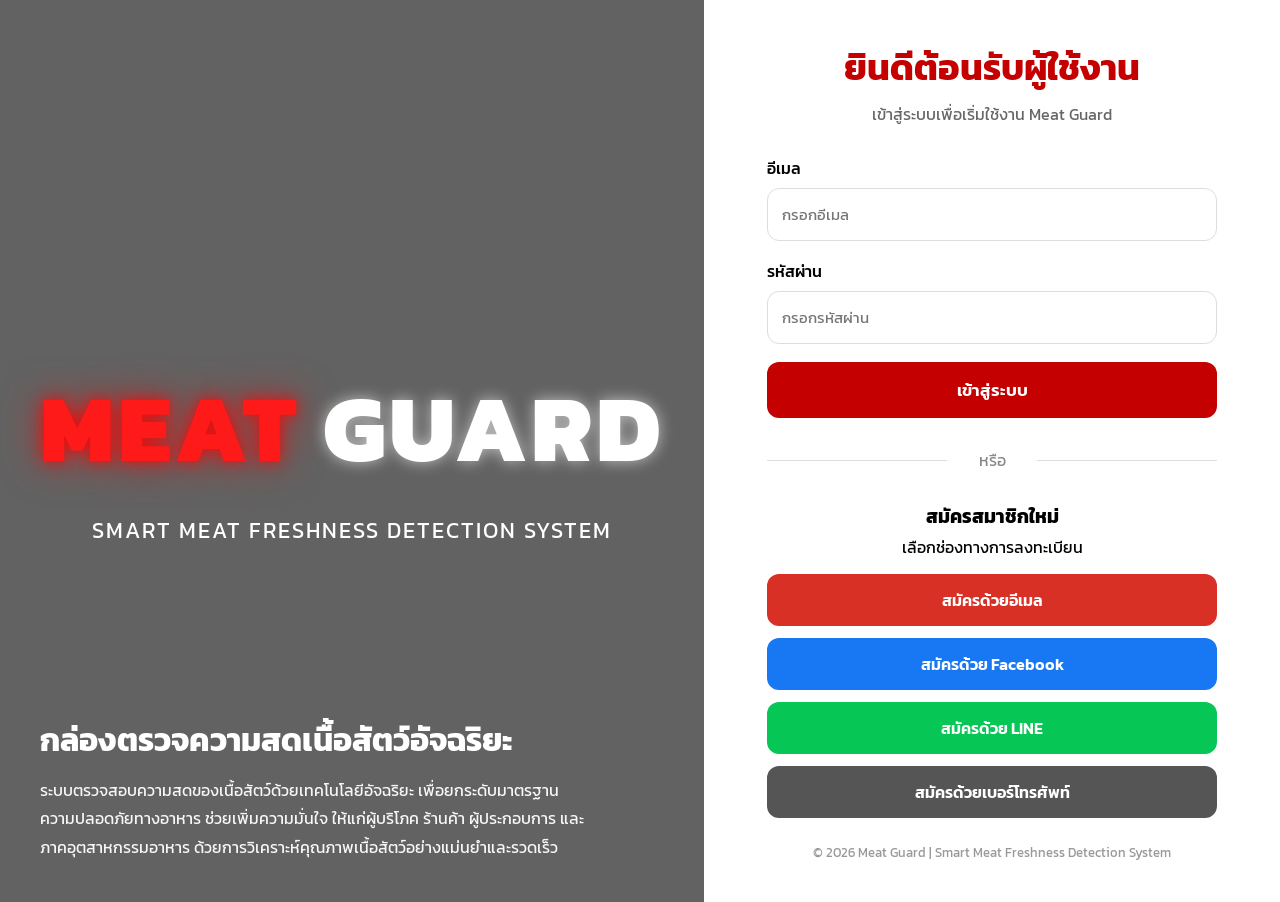
==== index.html @ 7eb2fcba "01" ====
<!DOCTYPE html>
<html lang="th">
<head>
<meta charset="UTF-8">
<meta name="viewport" content="width=device-width, initial-scale=1.0">
<title>Meat Guard Login</title>

<link rel="preconnect" href="https://fonts.googleapis.com">
<link href="https://fonts.googleapis.com/css2?family=Kanit:wght@300;400;500;700;800&display=swap" rel="stylesheet">

<style>
*{
    margin:0;
    padding:0;
    box-sizing:border-box;
    font-family:'Kanit',sans-serif;
}

body{
    min-height:100vh;
    display:flex;
    background:#f5f5f5;
}

/* =========================
   LEFT PANEL
========================= */
.left-panel{
    width:55%;
    position:relative;

    background:
    linear-gradient(
    rgba(0,0,0,.60),
    rgba(0,0,0,.60)),
    url('https://images.unsplash.com/photo-1544025162-d76694265947?auto=format&fit=crop&w=1920&q=80');

    background-size:cover;
    background-position:center;
    background-repeat:no-repeat;

    display:flex;
    align-items:center;
    justify-content:center;
    overflow:hidden;
}

.brand{
    text-align:center;
}

.brand h1{
    font-size:95px;
    font-weight:800;
    letter-spacing:4px;
}

.meat{
    color:#ff1a1a;
    text-shadow:
    0 0 15px rgba(255,0,0,.8),
    0 0 40px rgba(255,0,0,.6);
}

.guard{
    color:#ffffff;
    text-shadow:
    0 0 15px rgba(255,255,255,.6);
}

.brand p{
    color:white;
    margin-top:15px;
    font-size:22px;
    letter-spacing:2px;
}

.smart-box{
    position:absolute;
    left:40px;
    bottom:40px;
    color:white;
    max-width:550px;
}

.smart-box h2{
    font-size:32px;
    margin-bottom:12px;
    font-weight:700;
}

.smart-box p{
    line-height:1.8;
    font-size:16px;
    opacity:.95;
}

/* =========================
   RIGHT PANEL
========================= */
.right-panel{
    width:45%;
    background:white;
    display:flex;
    align-items:center;
    justify-content:center;
    padding:40px;
}

.login-container{
    width:100%;
    max-width:450px;
}

.welcome{
    text-align:center;
    margin-bottom:30px;
}

.welcome h2{
    color:#c40000;
    font-size:36px;
    margin-bottom:8px;
}

.welcome p{
    color:#666;
}

/* Form */

.form-group{
    margin-bottom:18px;
}

.form-group label{
    display:block;
    margin-bottom:8px;
    font-weight:500;
}

.form-group input{
    width:100%;
    padding:14px;
    border:1px solid #ddd;
    border-radius:12px;
    font-size:15px;
    transition:.3s;
}

.form-group input:focus{
    outline:none;
    border-color:#c40000;
    box-shadow:0 0 10px rgba(196,0,0,.2);
}

.login-btn{
    width:100%;
    border:none;
    background:#c40000;
    color:white;
    padding:15px;
    border-radius:12px;
    font-size:17px;
    font-weight:600;
    cursor:pointer;
    transition:.3s;
}

.login-btn:hover{
    background:#960000;
}

.divider{
    margin:30px 0;
    text-align:center;
    color:#888;
    position:relative;
}

.divider::before,
.divider::after{
    content:'';
    position:absolute;
    top:50%;
    width:40%;
    height:1px;
    background:#ddd;
}

.divider::before{
    left:0;
}

.divider::after{
    right:0;
}

/* Register */

.register-title{
    text-align:center;
    margin-bottom:15px;
}

.register-title h3{
    margin-bottom:5px;
}

.register-grid{
    display:grid;
    gap:12px;
}

.register-btn{
    text-decoration:none;
    color:white;
    text-align:center;
    padding:14px;
    border-radius:12px;
    font-weight:600;
    transition:.3s;
}

.register-btn:hover{
    transform:translateY(-3px);
}

.email{
    background:#d93025;
}

.facebook{
    background:#1877f2;
}

.line{
    background:#06c755;
}

.phone{
    background:#555;
}

/* Footer */

.footer{
    margin-top:25px;
    text-align:center;
    font-size:13px;
    color:#999;
}

/* Responsive */

@media(max-width:900px){

    body{
        flex-direction:column;
    }

    .left-panel,
    .right-panel{
        width:100%;
    }

    .left-panel{
        min-height:45vh;
    }

    .brand h1{
        font-size:60px;
    }

    .smart-box{
        left:20px;
        right:20px;
        bottom:20px;
    }

    .smart-box h2{
        font-size:24px;
    }
}
</style>
</head>

<body>

<!-- LEFT SIDE -->
<div class="left-panel">

    <div class="brand">
        <h1>
            <span class="meat">MEAT</span>
            <span class="guard">GUARD</span>
        </h1>

        <p>SMART MEAT FRESHNESS DETECTION SYSTEM</p>
    </div>

    <div class="smart-box">
        <h2>กล่องตรวจความสดเนื้อสัตว์อัจฉริยะ</h2>

        <p>
            ระบบตรวจสอบความสดของเนื้อสัตว์ด้วยเทคโนโลยีอัจฉริยะ
            เพื่อยกระดับมาตรฐานความปลอดภัยทางอาหาร ช่วยเพิ่มความมั่นใจ
            ให้แก่ผู้บริโภค ร้านค้า ผู้ประกอบการ และภาคอุตสาหกรรมอาหาร
            ด้วยการวิเคราะห์คุณภาพเนื้อสัตว์อย่างแม่นยำและรวดเร็ว
        </p>
    </div>

</div>

<!-- RIGHT SIDE -->
<div class="right-panel">

    <div class="login-container">

        <div class="welcome">
            <h2>ยินดีต้อนรับผู้ใช้งาน</h2>
            <p>เข้าสู่ระบบเพื่อเริ่มใช้งาน Meat Guard</p>
        </div>

        <!-- LOGIN -->
        <form action="category.html">

            <div class="form-group">
                <label>อีเมล</label>
                <input type="email" placeholder="กรอกอีเมล">
            </div>

            <div class="form-group">
                <label>รหัสผ่าน</label>
                <input type="password" placeholder="กรอกรหัสผ่าน">
            </div>

            <button type="submit" class="login-btn">
                เข้าสู่ระบบ
            </button>

        </form>

        <div class="divider">หรือ</div>

        <!-- REGISTER -->
        <div class="register-title">
            <h3>สมัครสมาชิกใหม่</h3>
            <p>เลือกช่องทางการลงทะเบียน</p>
        </div>

        <div class="register-grid">

            <a href="register-email.html" class="register-btn email">
                สมัครด้วยอีเมล
            </a>

            <a href="register-facebook.html" class="register-btn facebook">
                สมัครด้วย Facebook
            </a>

            <a href="register-line.html" class="register-btn line">
                สมัครด้วย LINE
            </a>

            <a href="register-phone.html" class="register-btn phone">
                สมัครด้วยเบอร์โทรศัพท์
            </a>

        </div>

        <div class="footer">
            © 2026 Meat Guard | Smart Meat Freshness Detection System
        </div>

    </div>

</div>

</body>
</html>
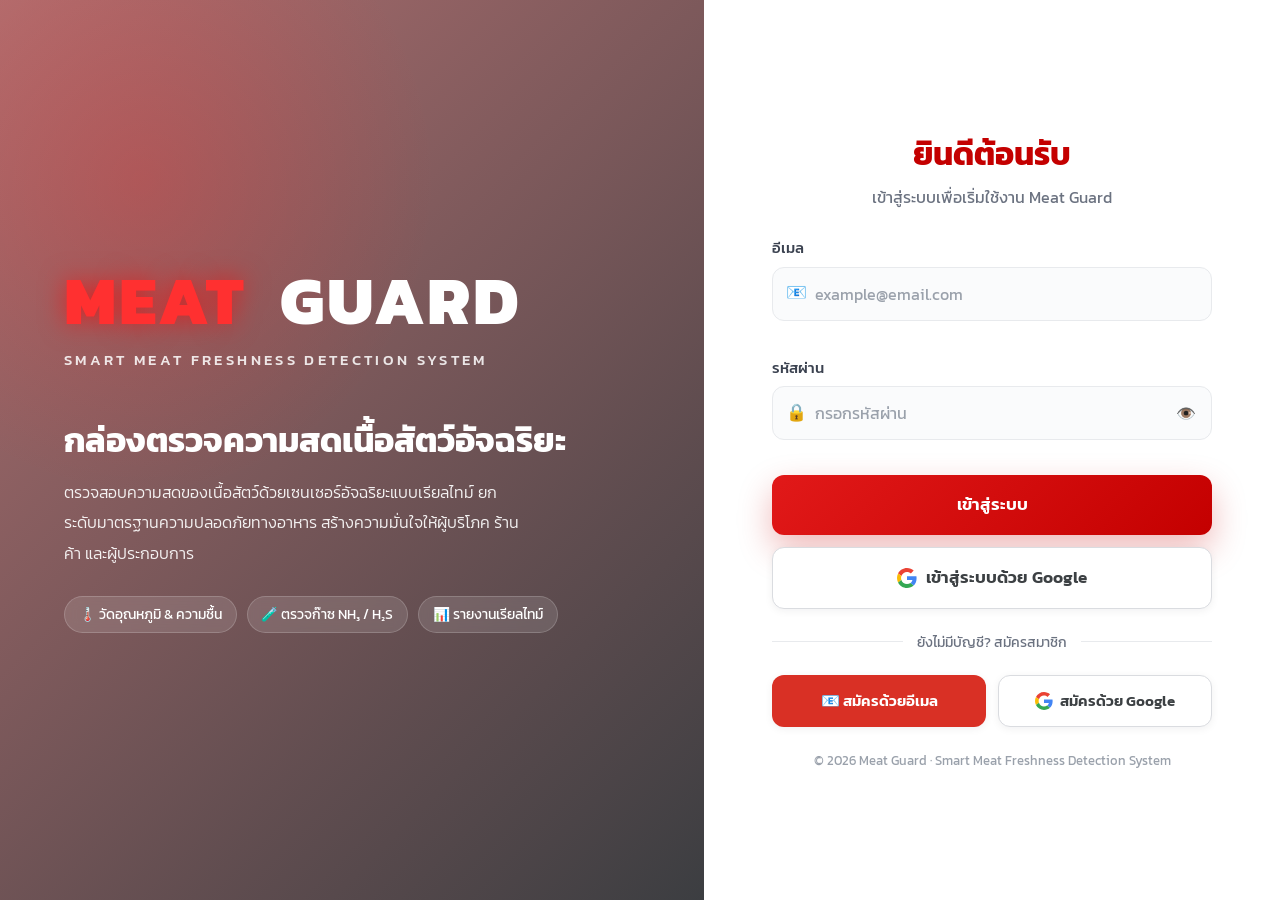
==== commit 76aad598: "Redesign UI/UX (responsive) and limit auth to Email + Google - New shared design system (assets/css/" ====
--- a/index.html
+++ b/index.html
@@ -1,381 +1,199 @@
-<!DOCTYPE html>
-<html lang="th">
-<head>
-<meta charset="UTF-8">
-<meta name="viewport" content="width=device-width, initial-scale=1.0">
-<title>Meat Guard Login</title>
-
-<link rel="preconnect" href="https://fonts.googleapis.com">
-<link href="https://fonts.googleapis.com/css2?family=Kanit:wght@300;400;500;700;800&display=swap" rel="stylesheet">
-
-<style>
-*{
-    margin:0;
-    padding:0;
-    box-sizing:border-box;
-    font-family:'Kanit',sans-serif;
-}
-
-body{
-    min-height:100vh;
-    display:flex;
-    background:#f5f5f5;
-}
-
-/* =========================
-   LEFT PANEL
-========================= */
-.left-panel{
-    width:55%;
-    position:relative;
-
-    background:
-    linear-gradient(
-    rgba(0,0,0,.60),
-    rgba(0,0,0,.60)),
-    url('https://images.unsplash.com/photo-1544025162-d76694265947?auto=format&fit=crop&w=1920&q=80');
-
-    background-size:cover;
-    background-position:center;
-    background-repeat:no-repeat;
-
-    display:flex;
-    align-items:center;
-    justify-content:center;
-    overflow:hidden;
-}
-
-.brand{
-    text-align:center;
-}
-
-.brand h1{
-    font-size:95px;
-    font-weight:800;
-    letter-spacing:4px;
-}
-
-.meat{
-    color:#ff1a1a;
-    text-shadow:
-    0 0 15px rgba(255,0,0,.8),
-    0 0 40px rgba(255,0,0,.6);
-}
-
-.guard{
-    color:#ffffff;
-    text-shadow:
-    0 0 15px rgba(255,255,255,.6);
-}
-
-.brand p{
-    color:white;
-    margin-top:15px;
-    font-size:22px;
-    letter-spacing:2px;
-}
-
-.smart-box{
-    position:absolute;
-    left:40px;
-    bottom:40px;
-    color:white;
-    max-width:550px;
-}
-
-.smart-box h2{
-    font-size:32px;
-    margin-bottom:12px;
-    font-weight:700;
-}
-
-.smart-box p{
-    line-height:1.8;
-    font-size:16px;
-    opacity:.95;
-}
-
-/* =========================
-   RIGHT PANEL
-========================= */
-.right-panel{
-    width:45%;
-    background:white;
-    display:flex;
-    align-items:center;
-    justify-content:center;
-    padding:40px;
-}
-
-.login-container{
-    width:100%;
-    max-width:450px;
-}
-
-.welcome{
-    text-align:center;
-    margin-bottom:30px;
-}
-
-.welcome h2{
-    color:#c40000;
-    font-size:36px;
-    margin-bottom:8px;
-}
-
-.welcome p{
-    color:#666;
-}
-
-/* Form */
-
-.form-group{
-    margin-bottom:18px;
-}
-
-.form-group label{
-    display:block;
-    margin-bottom:8px;
-    font-weight:500;
-}
-
-.form-group input{
-    width:100%;
-    padding:14px;
-    border:1px solid #ddd;
-    border-radius:12px;
-    font-size:15px;
-    transition:.3s;
-}
-
-.form-group input:focus{
-    outline:none;
-    border-color:#c40000;
-    box-shadow:0 0 10px rgba(196,0,0,.2);
-}
-
-.login-btn{
-    width:100%;
-    border:none;
-    background:#c40000;
-    color:white;
-    padding:15px;
-    border-radius:12px;
-    font-size:17px;
-    font-weight:600;
-    cursor:pointer;
-    transition:.3s;
-}
-
-.login-btn:hover{
-    background:#960000;
-}
-
-.divider{
-    margin:30px 0;
-    text-align:center;
-    color:#888;
-    position:relative;
-}
-
-.divider::before,
-.divider::after{
-    content:'';
-    position:absolute;
-    top:50%;
-    width:40%;
-    height:1px;
-    background:#ddd;
-}
-
-.divider::before{
-    left:0;
-}
-
-.divider::after{
-    right:0;
-}
-
-/* Register */
-
-.register-title{
-    text-align:center;
-    margin-bottom:15px;
-}
-
-.register-title h3{
-    margin-bottom:5px;
-}
-
-.register-grid{
-    display:grid;
-    gap:12px;
-}
-
-.register-btn{
-    text-decoration:none;
-    color:white;
-    text-align:center;
-    padding:14px;
-    border-radius:12px;
-    font-weight:600;
-    transition:.3s;
-}
-
-.register-btn:hover{
-    transform:translateY(-3px);
-}
-
-.email{
-    background:#d93025;
-}
-
-.facebook{
-    background:#1877f2;
-}
-
-.line{
-    background:#06c755;
-}
-
-.phone{
-    background:#555;
-}
-
-/* Footer */
-
-.footer{
-    margin-top:25px;
-    text-align:center;
-    font-size:13px;
-    color:#999;
-}
-
-/* Responsive */
-
-@media(max-width:900px){
-
-    body{
-        flex-direction:column;
-    }
-
-    .left-panel,
-    .right-panel{
-        width:100%;
-    }
-
-    .left-panel{
-        min-height:45vh;
-    }
-
-    .brand h1{
-        font-size:60px;
-    }
-
-    .smart-box{
-        left:20px;
-        right:20px;
-        bottom:20px;
-    }
-
-    .smart-box h2{
-        font-size:24px;
-    }
-}
-</style>
-</head>
-
-<body>
-
-<!-- LEFT SIDE -->
-<div class="left-panel">
-
-    <div class="brand">
-        <h1>
-            <span class="meat">MEAT</span>
-            <span class="guard">GUARD</span>
-        </h1>
-
-        <p>SMART MEAT FRESHNESS DETECTION SYSTEM</p>
-    </div>
-
-    <div class="smart-box">
-        <h2>กล่องตรวจความสดเนื้อสัตว์อัจฉริยะ</h2>
-
-        <p>
-            ระบบตรวจสอบความสดของเนื้อสัตว์ด้วยเทคโนโลยีอัจฉริยะ
-            เพื่อยกระดับมาตรฐานความปลอดภัยทางอาหาร ช่วยเพิ่มความมั่นใจ
-            ให้แก่ผู้บริโภค ร้านค้า ผู้ประกอบการ และภาคอุตสาหกรรมอาหาร
-            ด้วยการวิเคราะห์คุณภาพเนื้อสัตว์อย่างแม่นยำและรวดเร็ว
-        </p>
-    </div>
-
-</div>
-
-<!-- RIGHT SIDE -->
-<div class="right-panel">
-
-    <div class="login-container">
-
-        <div class="welcome">
-            <h2>ยินดีต้อนรับผู้ใช้งาน</h2>
-            <p>เข้าสู่ระบบเพื่อเริ่มใช้งาน Meat Guard</p>
-        </div>
-
-        <!-- LOGIN -->
-        <form action="category.html">
-
-            <div class="form-group">
-                <label>อีเมล</label>
-                <input type="email" placeholder="กรอกอีเมล">
-            </div>
-
-            <div class="form-group">
-                <label>รหัสผ่าน</label>
-                <input type="password" placeholder="กรอกรหัสผ่าน">
-            </div>
-
-            <button type="submit" class="login-btn">
-                เข้าสู่ระบบ
-            </button>
-
-        </form>
-
-        <div class="divider">หรือ</div>
-
-        <!-- REGISTER -->
-        <div class="register-title">
-            <h3>สมัครสมาชิกใหม่</h3>
-            <p>เลือกช่องทางการลงทะเบียน</p>
-        </div>
-
-        <div class="register-grid">
-
-            <a href="register-email.html" class="register-btn email">
-                สมัครด้วยอีเมล
-            </a>
-
-            <a href="register-facebook.html" class="register-btn facebook">
-                สมัครด้วย Facebook
-            </a>
-
-            <a href="register-line.html" class="register-btn line">
-                สมัครด้วย LINE
-            </a>
-
-            <a href="register-phone.html" class="register-btn phone">
-                สมัครด้วยเบอร์โทรศัพท์
-            </a>
-
-        </div>
-
-        <div class="footer">
-            © 2026 Meat Guard | Smart Meat Freshness Detection System
-        </div>
-
-    </div>
-
-</div>
-
-</body>
-</html>+<!DOCTYPE html>
+<html lang="th">
+<head>
+<meta charset="UTF-8">
+<meta name="viewport" content="width=device-width, initial-scale=1.0, viewport-fit=cover">
+<meta name="theme-color" content="#c40000">
+<title>เข้าสู่ระบบ | MEAT GUARD</title>
+
+<link rel="preconnect" href="https://fonts.googleapis.com">
+<link rel="preconnect" href="https://fonts.gstatic.com" crossorigin>
+<link href="https://fonts.googleapis.com/css2?family=Kanit:wght@300;400;500;600;700;800&display=swap" rel="stylesheet">
+<link rel="stylesheet" href="assets/css/app.css">
+
+<style>
+.auth{display:grid;grid-template-columns:1.1fr .9fr;min-height:100vh;min-height:100dvh;}
+
+/* hero side */
+.hero{position:relative;color:#fff;display:flex;flex-direction:column;justify-content:center;
+  padding:clamp(28px,5vw,72px);overflow:hidden;
+  background:linear-gradient(135deg,rgba(120,0,0,.55),rgba(8,10,14,.78)),
+    url('https://images.unsplash.com/photo-1544025162-d76694265947?auto=format&fit=crop&w=1600&q=80');
+  background-size:cover;background-position:center;}
+.hero::after{content:"";position:absolute;inset:0;
+  background:radial-gradient(60% 50% at 20% 20%,rgba(255,40,40,.22),transparent 70%);}
+.hero-inner{position:relative;z-index:1;max-width:560px;}
+.hero .logo{display:flex;align-items:center;gap:.5em;font-size:clamp(2.2rem,6vw,4.2rem);
+  font-weight:800;letter-spacing:.04em;line-height:1;}
+.hero .logo .meat{color:#ff3030;text-shadow:0 0 26px rgba(255,0,0,.6);}
+.hero .tag{margin-top:14px;letter-spacing:.22em;font-size:clamp(.7rem,1.6vw,.95rem);
+  opacity:.85;font-weight:500;}
+.hero h2{margin-top:clamp(26px,5vw,48px);font-size:clamp(1.4rem,3vw,2.1rem);font-weight:700;line-height:1.3;}
+.hero p.lead{margin-top:14px;line-height:1.9;opacity:.92;font-weight:300;max-width:46ch;}
+.hero .feats{margin-top:28px;display:flex;flex-wrap:wrap;gap:10px;}
+.hero .feats span{display:inline-flex;align-items:center;gap:.5em;padding:.5em 1em;border-radius:99px;
+  background:rgba(255,255,255,.12);backdrop-filter:blur(6px);border:1px solid rgba(255,255,255,.18);
+  font-size:.86rem;}
+
+/* form side */
+.panel{background:var(--surface);display:flex;align-items:center;justify-content:center;
+  padding:clamp(24px,4vw,48px);overflow-y:auto;}
+.auth-card{width:100%;max-width:440px;}
+.welcome{text-align:center;margin-bottom:26px;}
+.welcome h2{color:var(--primary-600);font-size:clamp(1.5rem,4vw,2rem);font-weight:700;}
+.welcome p{color:var(--muted);margin-top:6px;}
+
+.reg-head{text-align:center;margin-bottom:14px;}
+.reg-head h3{font-weight:600;}
+.reg-head p{color:var(--muted);font-size:.9rem;}
+.reg-grid{display:grid;grid-template-columns:1fr 1fr;gap:12px;}
+.reg-btn{display:flex;align-items:center;justify-content:center;gap:.5em;color:#fff;
+  padding:13px;border-radius:var(--radius-sm);font-weight:600;font-size:.95rem;
+  transition:transform .18s var(--ease),box-shadow .25s var(--ease),filter .2s;box-shadow:var(--shadow-sm);}
+.reg-btn:hover{transform:translateY(-3px);box-shadow:var(--shadow);filter:brightness(1.05);}
+.reg-btn.email{background:#d93025;}
+.reg-btn.google{background:#fff;color:#3c4043;border:1.5px solid #dadce0;}
+.reg-btn.google:hover{background:#f8f9fa;}
+.reg-btn svg{width:18px;height:18px;}
+
+/* Google sign-in button */
+.btn-google{background:#fff;color:#3c4043;border:1.5px solid #dadce0;box-shadow:var(--shadow-sm);margin-top:12px;}
+.btn-google:hover{background:#f8f9fa;border-color:#cfd3d8;transform:translateY(-2px);box-shadow:var(--shadow);}
+.btn-google svg{width:20px;height:20px;}
+.foot{margin-top:24px;text-align:center;font-size:.8rem;color:#9aa1ab;}
+
+@media(max-width:900px){
+  .auth{grid-template-columns:1fr;}
+  .hero{min-height:38vh;padding:clamp(26px,7vw,40px);}
+  .hero .feats{display:none;}
+  .panel{padding:26px 20px 40px;}
+}
+@media(max-width:420px){
+  .reg-grid{grid-template-columns:1fr;}
+}
+</style>
+</head>
+<body data-loader-text="กำลังเตรียมระบบ…">
+
+<div class="auth">
+
+  <!-- HERO -->
+  <section class="hero">
+    <div class="hero-inner">
+      <div class="logo reveal" data-d="1"><span class="meat">MEAT</span><span class="guard">GUARD</span></div>
+      <div class="tag reveal" data-d="1">SMART MEAT FRESHNESS DETECTION SYSTEM</div>
+      <h2 class="reveal" data-d="2">กล่องตรวจความสดเนื้อสัตว์อัจฉริยะ</h2>
+      <p class="lead reveal" data-d="3">
+        ตรวจสอบความสดของเนื้อสัตว์ด้วยเซนเซอร์อัจฉริยะแบบเรียลไทม์
+        ยกระดับมาตรฐานความปลอดภัยทางอาหาร สร้างความมั่นใจให้ผู้บริโภค ร้านค้า และผู้ประกอบการ
+      </p>
+      <div class="feats reveal" data-d="4">
+        <span>🌡️ วัดอุณหภูมิ &amp; ความชื้น</span>
+        <span>🧪 ตรวจก๊าซ NH₃ / H₂S</span>
+        <span>📊 รายงานเรียลไทม์</span>
+      </div>
+    </div>
+  </section>
+
+  <!-- FORM -->
+  <section class="panel">
+    <div class="auth-card reveal" data-d="2">
+
+      <div class="welcome">
+        <h2>ยินดีต้อนรับ</h2>
+        <p>เข้าสู่ระบบเพื่อเริ่มใช้งาน Meat Guard</p>
+      </div>
+
+      <form id="loginForm" novalidate>
+        <div class="field">
+          <label for="email">อีเมล</label>
+          <div class="control">
+            <span class="ic">📧</span>
+            <input class="input" type="email" id="email" placeholder="example@email.com" autocomplete="email" required>
+          </div>
+          <span class="field-error"></span>
+        </div>
+
+        <div class="field">
+          <label for="password">รหัสผ่าน</label>
+          <div class="control">
+            <span class="ic">🔒</span>
+            <input class="input" type="password" id="password" placeholder="กรอกรหัสผ่าน" autocomplete="current-password" required>
+            <button type="button" class="toggle-pass" data-toggle-pass="password" aria-label="แสดงรหัสผ่าน">👁️</button>
+          </div>
+          <span class="field-error"></span>
+        </div>
+
+        <button type="submit" class="btn btn-primary btn-block btn-lg">เข้าสู่ระบบ</button>
+      </form>
+
+      <button type="button" id="googleBtn" class="btn btn-google btn-block btn-lg">
+        <svg viewBox="0 0 48 48" aria-hidden="true">
+          <path fill="#EA4335" d="M24 9.5c3.54 0 6.71 1.22 9.21 3.6l6.85-6.85C35.9 2.38 30.47 0 24 0 14.62 0 6.51 5.38 2.56 13.22l7.98 6.19C12.43 13.72 17.74 9.5 24 9.5z"/>
+          <path fill="#4285F4" d="M46.98 24.55c0-1.57-.15-3.09-.38-4.55H24v9.02h12.94c-.58 2.96-2.26 5.48-4.78 7.18l7.73 6c4.51-4.18 7.09-10.36 7.09-17.65z"/>
+          <path fill="#FBBC05" d="M10.53 28.59c-.48-1.45-.76-2.99-.76-4.59s.27-3.14.76-4.59l-7.98-6.19C.92 16.46 0 20.12 0 24c0 3.88.92 7.54 2.56 10.78l7.97-6.19z"/>
+          <path fill="#34A853" d="M24 48c6.48 0 11.93-2.13 15.89-5.81l-7.73-6c-2.15 1.45-4.92 2.3-8.16 2.3-6.26 0-11.57-4.22-13.47-9.91l-7.98 6.19C6.51 42.62 14.62 48 24 48z"/>
+        </svg>
+        เข้าสู่ระบบด้วย Google
+      </button>
+
+      <div class="divider">ยังไม่มีบัญชี? สมัครสมาชิก</div>
+
+      <div class="reg-grid">
+        <a href="register-email.html" class="reg-btn email">📧 สมัครด้วยอีเมล</a>
+        <a href="register-google.html" class="reg-btn google">
+          <svg viewBox="0 0 48 48" aria-hidden="true">
+            <path fill="#EA4335" d="M24 9.5c3.54 0 6.71 1.22 9.21 3.6l6.85-6.85C35.9 2.38 30.47 0 24 0 14.62 0 6.51 5.38 2.56 13.22l7.98 6.19C12.43 13.72 17.74 9.5 24 9.5z"/>
+            <path fill="#4285F4" d="M46.98 24.55c0-1.57-.15-3.09-.38-4.55H24v9.02h12.94c-.58 2.96-2.26 5.48-4.78 7.18l7.73 6c4.51-4.18 7.09-10.36 7.09-17.65z"/>
+            <path fill="#FBBC05" d="M10.53 28.59c-.48-1.45-.76-2.99-.76-4.59s.27-3.14.76-4.59l-7.98-6.19C.92 16.46 0 20.12 0 24c0 3.88.92 7.54 2.56 10.78l7.97-6.19z"/>
+            <path fill="#34A853" d="M24 48c6.48 0 11.93-2.13 15.89-5.81l-7.73-6c-2.15 1.45-4.92 2.3-8.16 2.3-6.26 0-11.57-4.22-13.47-9.91l-7.98 6.19C6.51 42.62 14.62 48 24 48z"/>
+          </svg>
+          สมัครด้วย Google
+        </a>
+      </div>
+
+      <div class="foot">© 2026 Meat Guard · Smart Meat Freshness Detection System</div>
+    </div>
+  </section>
+
+</div>
+
+<script src="assets/js/app.js"></script>
+<script>
+const MG = window.MeatGuard;
+
+// if a guarded page bounced us here, explain why
+if (sessionStorage.getItem("mg_redirect_msg")) {
+  sessionStorage.removeItem("mg_redirect_msg");
+  window.addEventListener("load", () => MG.toast("กรุณาเข้าสู่ระบบก่อนใช้งาน", "warn"));
+}
+
+document.getElementById("loginForm").addEventListener("submit", function (e) {
+  e.preventDefault();
+  const emailEl = document.getElementById("email");
+  const passEl  = document.getElementById("password");
+  const email = emailEl.value.trim();
+  const pass  = passEl.value;
+  let ok = true;
+
+  if (!MG.isEmail(email)) { MG.setError(emailEl, "กรุณากรอกอีเมลให้ถูกต้อง เช่น example@gmail.com"); ok = false; }
+  else MG.setError(emailEl, "");
+
+  if (pass.length < 1) { MG.setError(passEl, "กรุณากรอกรหัสผ่าน"); ok = false; }
+  else MG.setError(passEl, "");
+
+  if (!ok) return;
+
+  // demo auth — accept any valid credentials
+  MG.Auth.set({ email, name: email.split("@")[0], method: "email", at: Date.now() });
+  MG.toast("เข้าสู่ระบบสำเร็จ", "ok");
+  MG.go("category.html", "กำลังเข้าสู่ระบบ…");
+});
+
+// Google sign-in → Google account page
+document.getElementById("googleBtn").addEventListener("click", function () {
+  MG.go("register-google.html", "กำลังเชื่อมต่อ Google…");
+});
+</script>
+</body>
+</html>
--- a/assets/css/app.css
+++ b/assets/css/app.css
@@ -0,0 +1,215 @@
+/* =========================================================
+   MEAT GUARD — Shared Design System
+   Smart Meat Freshness Detection System
+   Works on desktop + mobile portrait. Mobile-first, fluid.
+   ========================================================= */
+
+/* ---------- Design tokens ---------- */
+:root{
+  --primary:#e11919;
+  --primary-600:#c40000;
+  --primary-700:#9b0000;
+  --primary-050:#fff1f1;
+  --primary-100:#ffe0e0;
+
+  --ink:#171a1f;
+  --ink-soft:#3b4250;
+  --muted:#6b7280;
+  --line:#e8eaed;
+
+  --bg:#f4f5f7;
+  --surface:#ffffff;
+  --surface-2:#fafbfc;
+
+  --success:#16a34a;
+  --success-bg:#e9f9ef;
+  --warning:#f59e0b;
+  --warning-bg:#fff6e6;
+  --danger:#dc2626;
+  --danger-bg:#fdecec;
+
+  --radius-sm:12px;
+  --radius:18px;
+  --radius-lg:26px;
+  --radius-xl:32px;
+
+  --shadow-sm:0 2px 8px rgba(17,24,39,.06);
+  --shadow:0 12px 30px rgba(17,24,39,.10);
+  --shadow-lg:0 24px 60px rgba(17,24,39,.18);
+  --shadow-primary:0 14px 34px rgba(196,0,0,.28);
+
+  --ring:0 0 0 4px rgba(225,25,25,.16);
+
+  --maxw:1180px;
+  --ease:cubic-bezier(.22,.61,.36,1);
+}
+
+/* ---------- Reset ---------- */
+*{margin:0;padding:0;box-sizing:border-box;font-family:'Kanit',system-ui,-apple-system,sans-serif;}
+html{scroll-behavior:smooth;-webkit-text-size-adjust:100%;}
+body{min-height:100vh;min-height:100dvh;background:var(--bg);color:var(--ink);line-height:1.55;
+  -webkit-font-smoothing:antialiased;text-rendering:optimizeLegibility;}
+a{color:inherit;text-decoration:none;}
+img{max-width:100%;display:block;}
+button{font:inherit;cursor:pointer;border:none;background:none;}
+::selection{background:rgba(225,25,25,.18);}
+:focus-visible{outline:none;box-shadow:var(--ring);border-radius:6px;}
+
+/* nicer scrollbars */
+*{scrollbar-width:thin;scrollbar-color:#cfd3d9 transparent;}
+*::-webkit-scrollbar{width:10px;height:10px;}
+*::-webkit-scrollbar-thumb{background:#cfd3d9;border-radius:99px;border:2px solid transparent;background-clip:content-box;}
+
+/* ---------- Layout helpers ---------- */
+.container{width:100%;max-width:var(--maxw);margin-inline:auto;padding-inline:clamp(16px,4vw,32px);}
+.section{padding-block:clamp(28px,5vw,56px);}
+.center{display:flex;align-items:center;justify-content:center;}
+.stack{display:flex;flex-direction:column;}
+.hidden{display:none !important;}
+
+/* ---------- Brand wordmark ---------- */
+.brand-word{font-weight:800;letter-spacing:.04em;line-height:1;}
+.brand-word .meat{color:var(--primary);}
+.brand-word .guard{color:var(--ink);}
+.on-photo .brand-word .guard{color:#fff;}
+.on-photo .brand-word .meat{color:#ff2b2b;text-shadow:0 0 22px rgba(255,0,0,.55);}
+
+/* ---------- Buttons ---------- */
+.btn{display:inline-flex;align-items:center;justify-content:center;gap:.55em;
+  padding:.85em 1.5em;border-radius:var(--radius-sm);font-weight:600;font-size:1rem;
+  transition:transform .18s var(--ease),box-shadow .25s var(--ease),background .25s,color .25s;
+  user-select:none;white-space:nowrap;}
+.btn:active{transform:translateY(1px) scale(.99);}
+.btn-block{width:100%;}
+.btn-lg{padding:1em 1.7em;font-size:1.05rem;}
+.btn-primary{background:linear-gradient(135deg,var(--primary),var(--primary-600));color:#fff;box-shadow:var(--shadow-primary);}
+.btn-primary:hover{box-shadow:0 18px 40px rgba(196,0,0,.36);transform:translateY(-2px);}
+.btn-ghost{background:var(--surface);color:var(--ink);border:1.5px solid var(--line);box-shadow:var(--shadow-sm);}
+.btn-ghost:hover{border-color:#d6d9de;transform:translateY(-2px);box-shadow:var(--shadow);}
+.btn-dark{background:#13202c;color:#fff;border:1px solid #25384a;}
+.btn-dark:hover{background:#1b2c3c;transform:translateY(-2px);}
+
+/* ---------- Form fields ---------- */
+.field{margin-bottom:16px;}
+.field label{display:block;margin-bottom:7px;font-weight:500;color:var(--ink-soft);font-size:.95rem;}
+.control{position:relative;display:flex;align-items:center;}
+.control .ic{position:absolute;left:14px;font-size:1.05rem;color:var(--muted);pointer-events:none;line-height:1;}
+.input{width:100%;padding:14px 16px;border:1.5px solid var(--line);border-radius:var(--radius-sm);
+  font-size:1rem;background:var(--surface-2);color:var(--ink);transition:.22s var(--ease);}
+.control .input{padding-left:42px;}
+.input::placeholder{color:#9aa1ab;}
+.input:focus{outline:none;border-color:var(--primary);background:#fff;box-shadow:var(--ring);}
+.input.bad{border-color:var(--danger);box-shadow:0 0 0 4px rgba(220,38,38,.12);}
+.hint{font-size:.82rem;color:var(--muted);margin-top:6px;}
+.field-error{font-size:.82rem;color:var(--danger);margin-top:6px;min-height:1em;display:block;}
+
+/* password toggle */
+.toggle-pass{position:absolute;right:10px;background:none;color:var(--muted);font-size:1rem;
+  padding:6px;border-radius:8px;line-height:1;}
+.toggle-pass:hover{color:var(--ink);background:var(--line);}
+
+/* ---------- Card ---------- */
+.card{background:var(--surface);border:1px solid var(--line);border-radius:var(--radius);box-shadow:var(--shadow-sm);}
+.glass{background:rgba(255,255,255,.97);backdrop-filter:blur(14px) saturate(1.1);
+  border:1px solid rgba(255,255,255,.6);box-shadow:var(--shadow-lg);}
+
+/* ---------- Divider with label ---------- */
+.divider{display:flex;align-items:center;gap:14px;color:var(--muted);font-size:.9rem;margin:22px 0;}
+.divider::before,.divider::after{content:"";flex:1;height:1px;background:var(--line);}
+
+/* ---------- Badge / pill ---------- */
+.pill{display:inline-flex;align-items:center;gap:.4em;padding:.4em .85em;border-radius:99px;
+  font-size:.85rem;font-weight:600;}
+.pill-green{background:var(--success-bg);color:var(--success);}
+.pill-yellow{background:var(--warning-bg);color:#b45309;}
+.pill-red{background:var(--danger-bg);color:var(--danger);}
+
+/* ---------- Floating back button ---------- */
+.fab-back{position:fixed;z-index:40;right:max(20px,env(safe-area-inset-right));bottom:max(20px,env(safe-area-inset-bottom));
+  width:58px;height:58px;border-radius:50%;display:grid;place-items:center;
+  background:linear-gradient(135deg,var(--primary),var(--primary-600));color:#fff;font-size:1.5rem;
+  box-shadow:var(--shadow-primary);transition:.25s var(--ease);}
+.fab-back:hover{transform:translateY(-3px) scale(1.06);}
+.fab-back:active{transform:scale(.96);}
+
+/* top-left back chip (for dark pages) */
+.back-chip{position:fixed;z-index:40;top:18px;left:18px;display:inline-flex;align-items:center;gap:.45em;
+  padding:.6em 1.1em;border-radius:99px;font-weight:600;font-size:.95rem;
+  background:rgba(255,255,255,.9);color:var(--ink);box-shadow:var(--shadow);backdrop-filter:blur(8px);
+  transition:.22s var(--ease);}
+.back-chip:hover{transform:translateX(-3px);box-shadow:var(--shadow-lg);}
+.back-chip.on-dark{background:#13202c;color:#dbe6f0;border:1px solid #26394b;}
+.back-chip.on-dark:hover{background:#1c2e3f;}
+
+/* ---------- Photo background scaffold ---------- */
+.photo-bg{position:relative;min-height:100vh;min-height:100dvh;
+  background:linear-gradient(rgba(8,10,14,.62),rgba(8,10,14,.72)),
+    var(--photo,url('https://images.unsplash.com/photo-1544025162-d76694265947?auto=format&fit=crop&w=1920&q=80'));
+  background-size:cover;background-position:center;background-attachment:fixed;}
+@media(max-width:768px){.photo-bg{background-attachment:scroll;}}
+
+/* page title on photo */
+.page-head{text-align:center;color:#fff;padding:clamp(64px,9vw,72px) 16px 10px;}
+.page-head h1{font-size:clamp(1.7rem,5vw,2.8rem);font-weight:800;line-height:1.15;
+  text-shadow:0 4px 24px rgba(0,0,0,.45);}
+.page-head p{margin-top:10px;font-size:clamp(.95rem,2.5vw,1.15rem);opacity:.92;}
+
+/* =========================================================
+   SKELETON  (animate-pulse + shimmer)
+   ========================================================= */
+.skeleton{position:relative;overflow:hidden;background:#e9ebef;border-radius:8px;}
+.skeleton.dark{background:#1a2733;}
+.skeleton::after{content:"";position:absolute;inset:0;transform:translateX(-100%);
+  background:linear-gradient(90deg,transparent,rgba(255,255,255,.65),transparent);
+  animation:shimmer 1.4s infinite;}
+.skeleton.dark::after{background:linear-gradient(90deg,transparent,rgba(255,255,255,.08),transparent);}
+@keyframes shimmer{100%{transform:translateX(100%);}}
+.sk-line{height:14px;border-radius:7px;}
+.sk-title{height:22px;border-radius:8px;}
+.sk-chip{height:30px;width:80px;border-radius:99px;}
+.sk-circle{border-radius:50%;}
+.sk-block{border-radius:14px;}
+
+/* full-page route loader (branded skeleton overlay) */
+#mg-loader{position:fixed;inset:0;z-index:9999;background:var(--bg);
+  display:flex;flex-direction:column;align-items:center;justify-content:center;gap:24px;
+  transition:opacity .5s var(--ease),visibility .5s;}
+#mg-loader.hide{opacity:0;visibility:hidden;}
+#mg-loader.theme-dark{background:#070b10;}
+.mg-loader-brand{font-size:clamp(1.8rem,6vw,2.6rem);font-weight:800;letter-spacing:.04em;
+  display:flex;gap:.3em;align-items:center;}
+.mg-loader-brand .meat{color:var(--primary);}
+.theme-dark .mg-loader-brand .guard{color:#fff;}
+.mg-spinner{width:54px;height:54px;border-radius:50%;border:5px solid rgba(225,25,25,.18);
+  border-top-color:var(--primary);animation:spin 1s linear infinite;}
+@keyframes spin{to{transform:rotate(360deg);}}
+.mg-loader-sub{color:var(--muted);font-size:.95rem;letter-spacing:.02em;}
+.theme-dark .mg-loader-sub{color:#7d8da0;}
+
+/* entrance animation for content */
+.reveal{opacity:0;transform:translateY(14px);}
+.revealed .reveal{opacity:1;transform:none;
+  transition:opacity .6s var(--ease),transform .6s var(--ease);}
+.revealed .reveal[data-d="1"]{transition-delay:.06s;}
+.revealed .reveal[data-d="2"]{transition-delay:.12s;}
+.revealed .reveal[data-d="3"]{transition-delay:.18s;}
+.revealed .reveal[data-d="4"]{transition-delay:.24s;}
+.revealed .reveal[data-d="5"]{transition-delay:.30s;}
+.revealed .reveal[data-d="6"]{transition-delay:.36s;}
+
+/* ---------- Toast ---------- */
+#mg-toast-wrap{position:fixed;z-index:10000;left:50%;bottom:26px;transform:translateX(-50%);
+  display:flex;flex-direction:column;gap:10px;width:min(92vw,420px);pointer-events:none;}
+.mg-toast{pointer-events:auto;background:#13202c;color:#fff;padding:14px 18px;border-radius:14px;
+  box-shadow:var(--shadow-lg);display:flex;align-items:center;gap:12px;font-size:.95rem;
+  animation:toastIn .3s var(--ease);border-left:4px solid var(--primary);}
+.mg-toast.ok{border-left-color:var(--success);}
+.mg-toast.warn{border-left-color:var(--warning);}
+.mg-toast.err{border-left-color:var(--danger);}
+@keyframes toastIn{from{opacity:0;transform:translateY(14px);}to{opacity:1;transform:none;}}
+
+/* ---------- Reduced motion ---------- */
+@media(prefers-reduced-motion:reduce){
+  *{animation-duration:.001ms !important;transition-duration:.001ms !important;}
+  html{scroll-behavior:auto;}
+}
